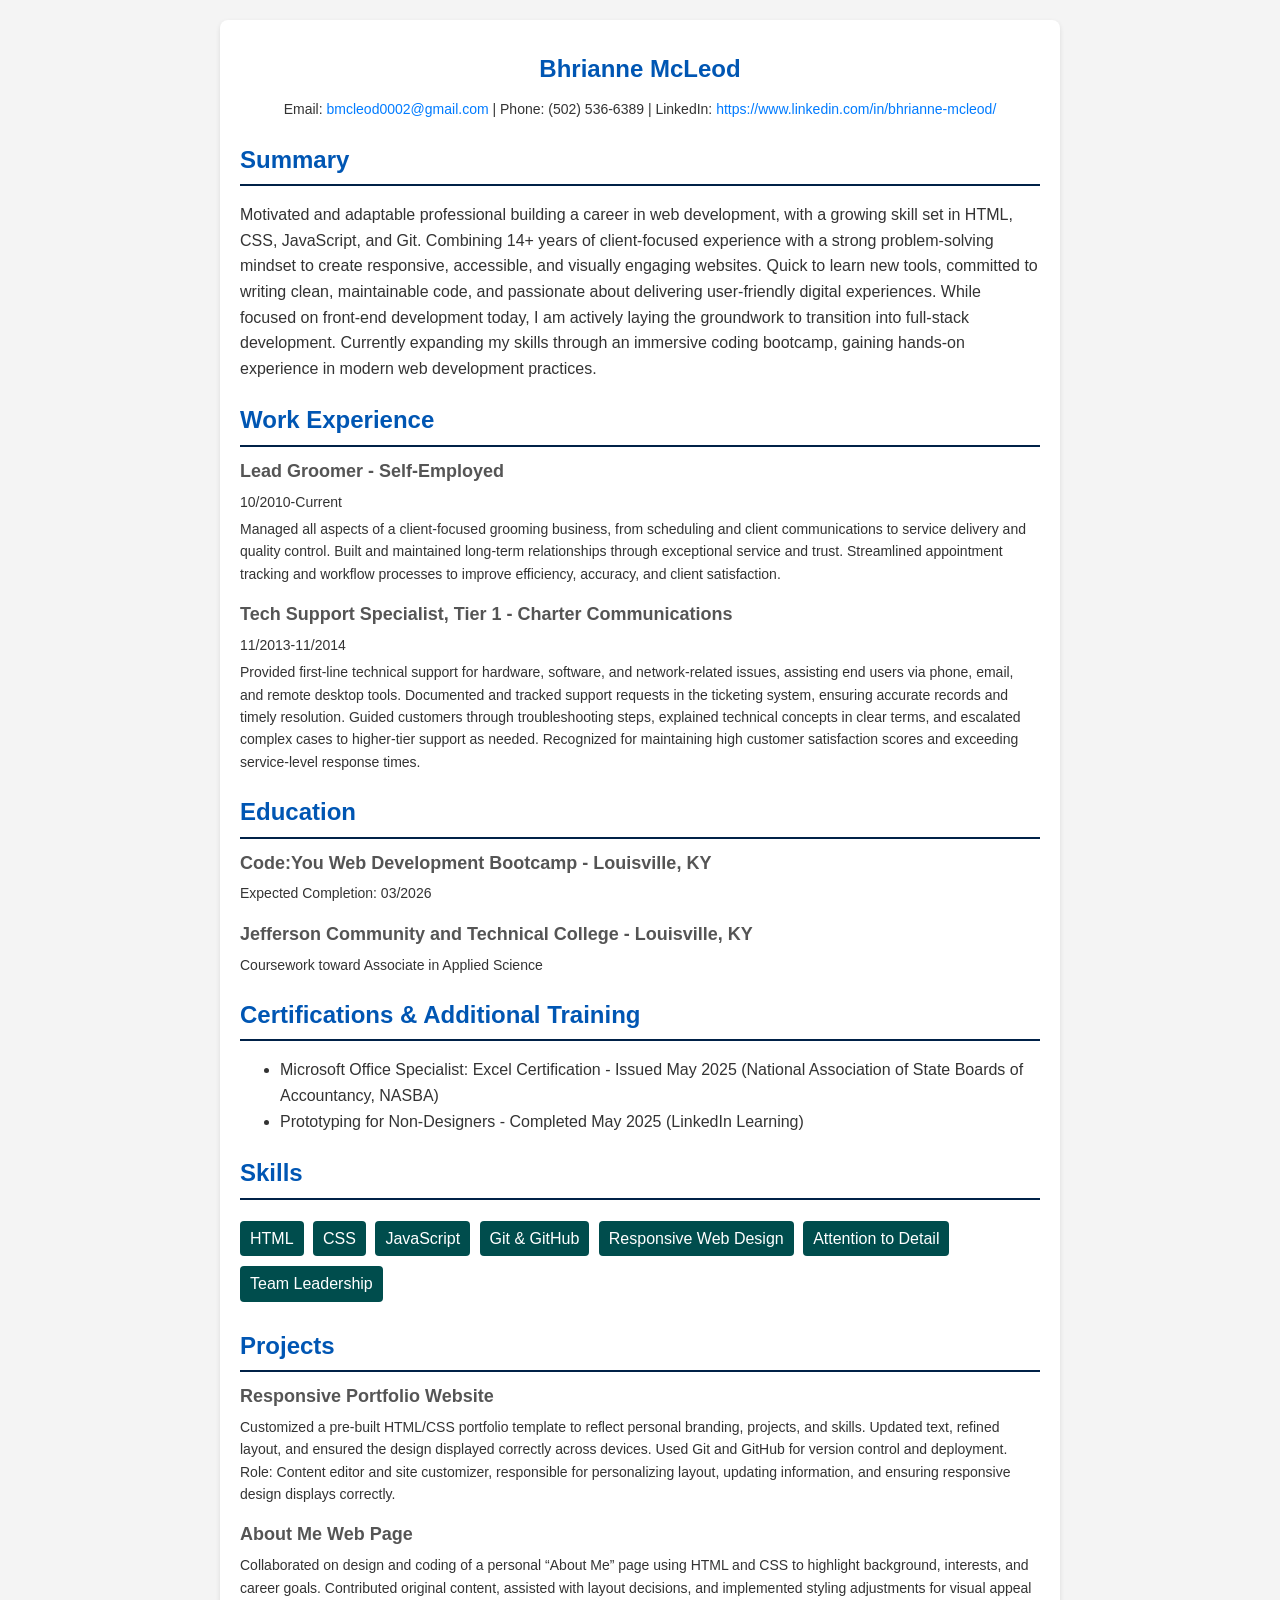
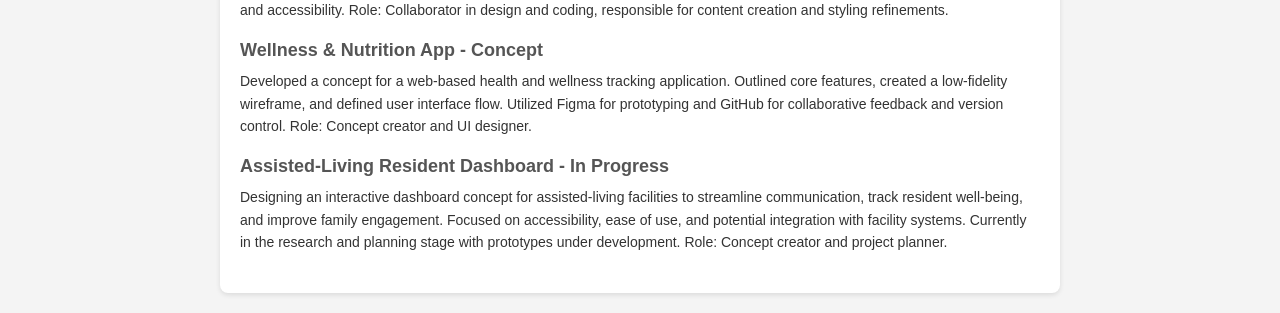
==== index.html @ 6c13946c "Updated resume HTML with personal info and made minor color tweaks" ====
<!DOCTYPE html>
<html lang="en">
    <head>
        <meta charset="UTF-8" />
        <meta name="viewport" content="width=device-width, initial-scale=1.0" />
        <title>Resume Template</title>
    

    <style>
        body {
            font-family: Arial, sans-serif;
            line-height: 1.6;
            margin: 0;
            padding: 0;
            color: #333;
            background-color: #f4f4f4;
        }
        .container {
            max-width: 800px;
            margin: 20px auto;
            padding: 20px;
            background: #fff;
            border-radius: 8px;
            box-shadow: 0 2px 5px rgba(0, 0, 0, 0.1);
        }
        h1,
        h2 {
            color: #0056b3;
        }
        .header {
            text-align: center;
        }
        .header h1 {
            margin: 10px 0;
        }
        .contact {
            margin: 10px 0;
            font-size: 14px;
        }
        .contact a {
            color: #007bff;
            text-decoration: none;
        }
        .section {
            margin: 20px 0;
        }
        .section h2 {
            margin-bottom: 10px;
            border-bottom: 2px solid #002147;
            padding-bottom: 5px;
        }
        .item {
            margin-bottom: 15px;
        }
        .item h3 {
            margin: 0;
            font-size: 18px;
            color: #555;
        }
        .item p {
            margin: 5px 0;
            font-size: 14px;
        }
        .skills ul {
            list-style: none;
            padding: 0;
        }
        .skills ul li {
            display: inline-block;
            background: #004d4d;
            color: #fff;
            padding: 5px 10px;
            margin: 5px 5px 5px 0;
            border-radius: 4px;
        }
    </style>
    </head>

    <body>
        <main class="container">
            <section class="header">
                <h1>Bhrianne McLeod</h1>
                <p class="contact">
                    Email:
                    <a href="mailto:bmcleod0002@gmail.com">bmcleod0002@gmail.com</a>

                    | Phone: (502) 536-6389 | LinkedIn:
                    <a href="https://www.linkedin.com/in/bhrianne-mcleod">https://www.linkedin.com/in/bhrianne-mcleod/</a>
                </p>
            </section>
            <section class="section">
                <h2>Summary</h2>
                <p>
                    Motivated and adaptable professional building a career in web development, with a growing skill set in HTML, CSS, JavaScript, and Git. Combining 14+ years of client-focused experience with a strong problem-solving mindset to create responsive, accessible, and visually engaging websites. Quick to learn new tools, committed to writing clean, maintainable code, and passionate about delivering user-friendly digital experiences. While focused on front-end development today, I am actively laying the groundwork to transition into full-stack development. Currently expanding my skills through an immersive coding bootcamp, gaining hands-on experience in modern web development practices.
                </p>
            </section>
            <section class="section">
                <h2>Work Experience</h2>
                <div class="item">
                    <h3>Lead Groomer - Self-Employed</h3>
                    <p>10/2010-Current</p>
                    <p>
                        Managed all aspects of a client-focused grooming business, from scheduling and client communications to service delivery and quality control. Built and maintained long-term relationships through exceptional service and trust. Streamlined appointment tracking and workflow processes to improve efficiency, accuracy, and client satisfaction.
                    </p>
                </div>
                <div class="item">
                    <h3>Tech Support Specialist, Tier 1 - Charter Communications</h3>
                    <p>11/2013-11/2014</p>
                    <p>
                        Provided first-line technical support for hardware, software, and network-related issues, assisting end users via phone, email, and remote desktop tools. Documented and tracked support requests in the ticketing system, ensuring accurate records and timely resolution. Guided customers through troubleshooting steps, explained technical concepts in clear terms, and escalated complex cases to higher-tier support as needed. Recognized for maintaining high customer satisfaction scores and exceeding service-level response times.
                    </p>
                </div>
            </section>
            <section class="section">
                <h2>Education</h2>
                <div class="item">
                    <h3>Code:You Web Development Bootcamp - Louisville, KY</h3>
                    <p>Expected Completion: 03/2026</p>
                </div>
                <div class="item">
                    <h3>Jefferson Community and Technical College - Louisville, KY</h3>
                    <p>Coursework toward Associate in Applied Science</p>
                </div>
            </section>
            
            <section class="section">
                <h2>Certifications & Additional Training</h2>
                <div class="item">
                    <ul>
                        <li>Microsoft Office Specialist: Excel Certification - Issued May 2025 (National Association of State Boards of Accountancy, NASBA)</li>
                        <li>Prototyping for Non-Designers - Completed May 2025 (LinkedIn Learning)</li>
                    </ul>
                </div>   
            </section>
            <section class="section">
                <h2>Skills</h2>
                <div class="skills">
                    <ul>
                        <li>HTML</li>
                        <li>CSS</li>
                        <li>JavaScript</li>
                        <li>Git & GitHub</li>
                        <li>Responsive Web Design</li>
                        <li>Attention to Detail</li>
                        <li>Team Leadership</li>
                    </ul>
                </div>
            </section>
            <section class="section">
                <h2>Projects</h2>
                <div class="item">
                    <h3>Responsive Portfolio Website</h3>
                    <p>
                        Customized a pre-built HTML/CSS portfolio template to reflect personal branding, projects, and skills. Updated text, refined layout, and ensured the design displayed correctly across devices. Used Git and GitHub for version control and deployment. Role: Content editor and site customizer, responsible for personalizing layout, updating information, and ensuring responsive design displays correctly.
                    </p>
                </div>
                <div class="item">
                    <h3>About Me Web Page</h3>
                    <p>
                        Collaborated on design and coding of a personal “About Me” page using HTML and CSS to highlight background, interests, and career goals. Contributed original content, assisted with layout decisions, and implemented styling adjustments for visual appeal and accessibility. Role: Collaborator in design and coding, responsible for content creation and styling refinements.
                    </p>                    
                </div>
                <div class="item">
                    <h3>Wellness & Nutrition App - Concept</h3>
                    <p>
                        Developed a concept for a web-based health and wellness tracking application. Outlined core features, created a low-fidelity wireframe, and defined user interface flow. Utilized Figma for prototyping and GitHub for collaborative feedback and version control. Role: Concept creator and UI designer.
                    </p>
                </div>
                <div class="item">
                    <h3>Assisted-Living Resident Dashboard - In Progress</h3>
                    <p>
                        Designing an interactive dashboard concept for assisted-living facilities to streamline communication, track resident well-being, and improve family engagement. Focused on accessibility, ease of use, and potential integration with facility systems. Currently in the research and planning stage with prototypes under development. Role: Concept creator and project planner.
                    </p>
                </div>
            </section>
        </main>
    </body>
</html>
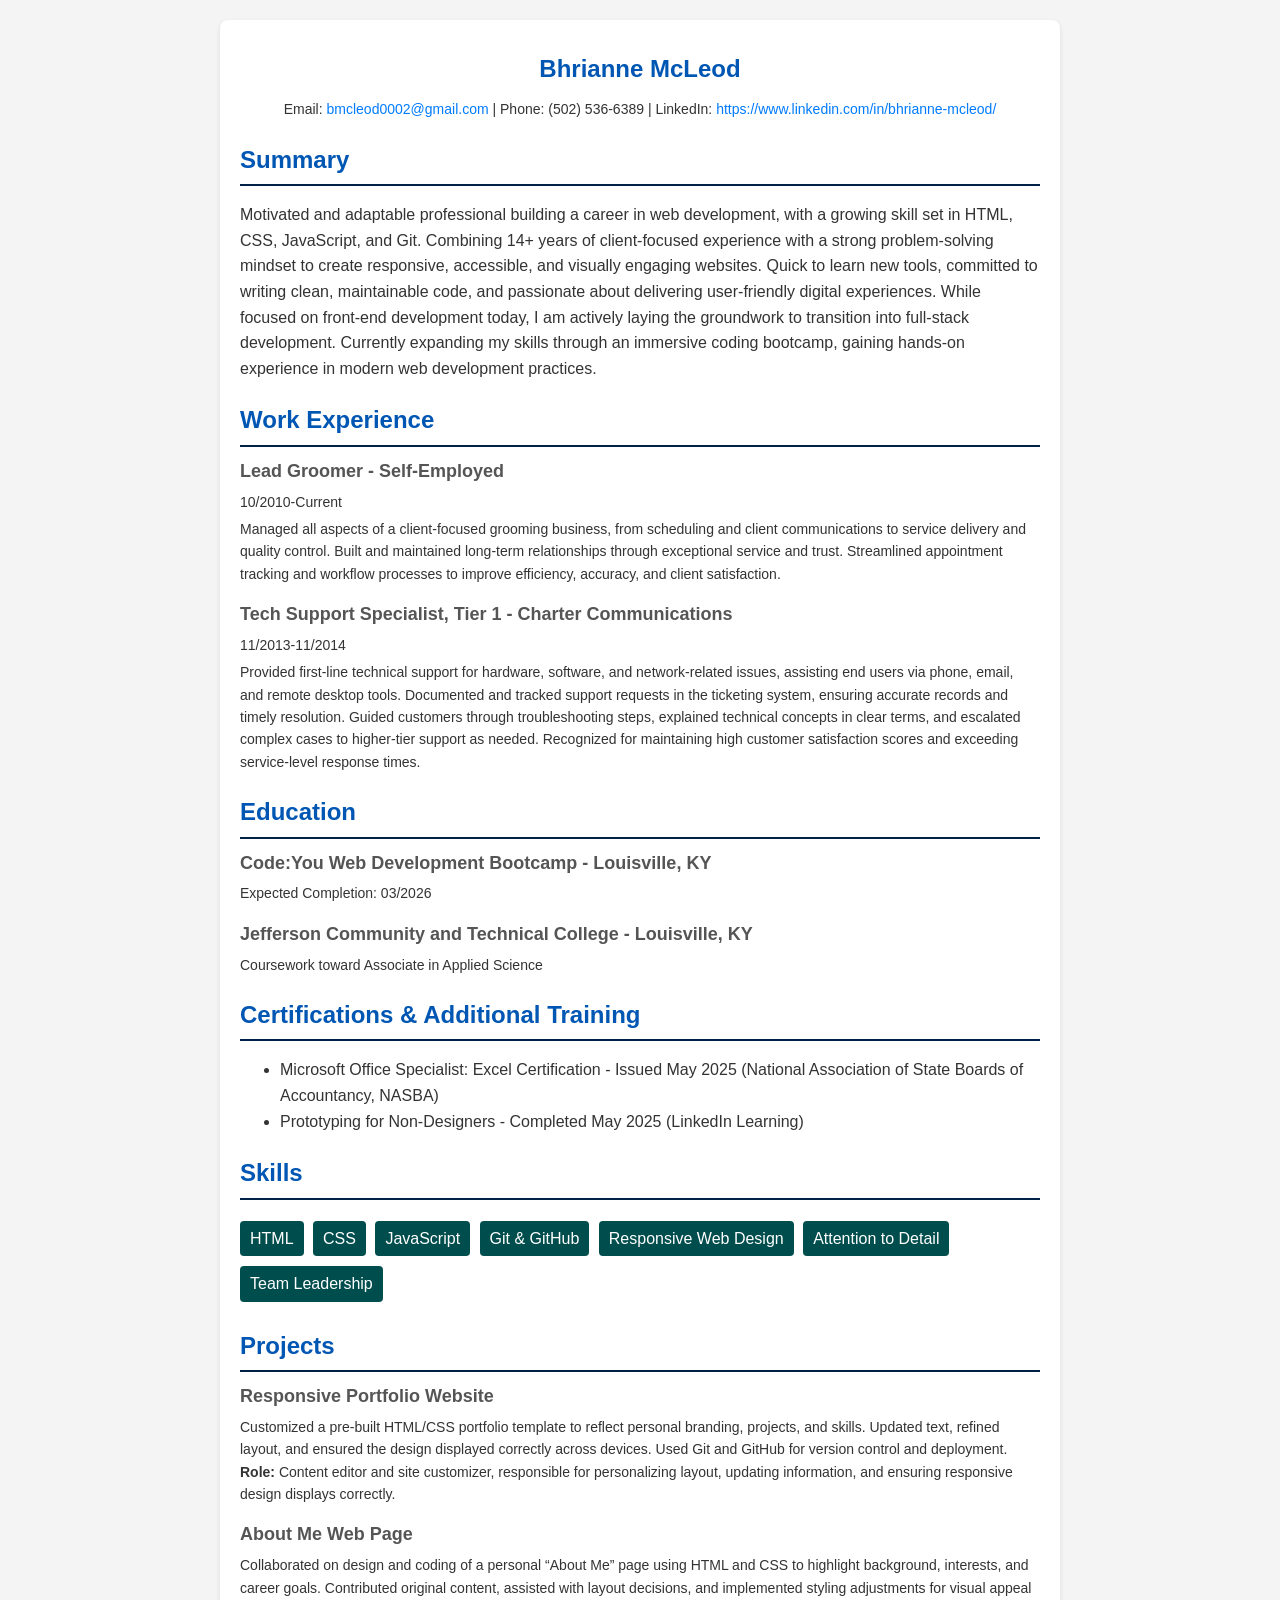
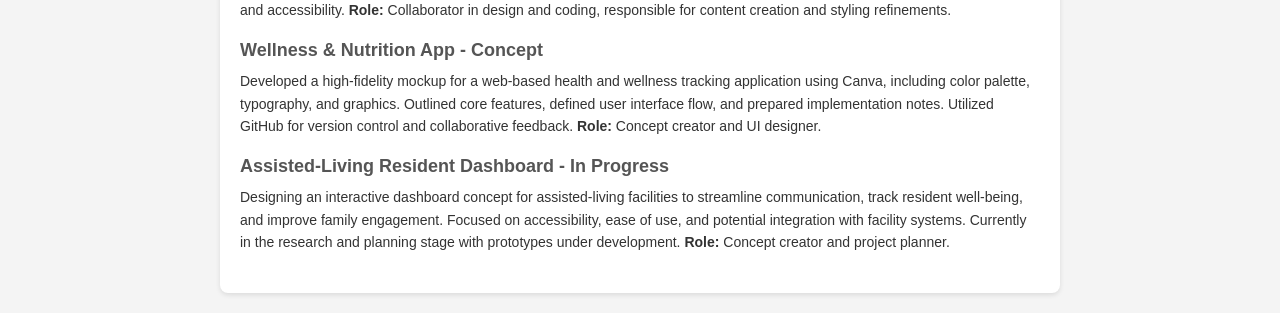
==== commit 68526a33: "Projects: clarified tools and representation of Nutrition App mock-up as hi-fidelity" ====
--- a/index.html
+++ b/index.html
@@ -151,25 +151,25 @@
                 <div class="item">
                     <h3>Responsive Portfolio Website</h3>
                     <p>
-                        Customized a pre-built HTML/CSS portfolio template to reflect personal branding, projects, and skills. Updated text, refined layout, and ensured the design displayed correctly across devices. Used Git and GitHub for version control and deployment. Role: Content editor and site customizer, responsible for personalizing layout, updating information, and ensuring responsive design displays correctly.
+                        Customized a pre-built HTML/CSS portfolio template to reflect personal branding, projects, and skills. Updated text, refined layout, and ensured the design displayed correctly across devices. Used Git and GitHub for version control and deployment. <strong>Role:</strong> Content editor and site customizer, responsible for personalizing layout, updating information, and ensuring responsive design displays correctly.
                     </p>
                 </div>
                 <div class="item">
                     <h3>About Me Web Page</h3>
                     <p>
-                        Collaborated on design and coding of a personal “About Me” page using HTML and CSS to highlight background, interests, and career goals. Contributed original content, assisted with layout decisions, and implemented styling adjustments for visual appeal and accessibility. Role: Collaborator in design and coding, responsible for content creation and styling refinements.
+                        Collaborated on design and coding of a personal “About Me” page using HTML and CSS to highlight background, interests, and career goals. Contributed original content, assisted with layout decisions, and implemented styling adjustments for visual appeal and accessibility. <strong>Role:</strong> Collaborator in design and coding, responsible for content creation and styling refinements.
                     </p>                    
                 </div>
                 <div class="item">
                     <h3>Wellness & Nutrition App - Concept</h3>
                     <p>
-                        Developed a concept for a web-based health and wellness tracking application. Outlined core features, created a low-fidelity wireframe, and defined user interface flow. Utilized Figma for prototyping and GitHub for collaborative feedback and version control. Role: Concept creator and UI designer.
+                        Developed a high-fidelity mockup for a web-based health and wellness tracking application using Canva, including color palette, typography, and graphics. Outlined core features, defined user interface flow, and prepared implementation notes. Utilized GitHub for version control and collaborative feedback. <strong>Role:</strong> Concept creator and UI designer.
                     </p>
                 </div>
                 <div class="item">
                     <h3>Assisted-Living Resident Dashboard - In Progress</h3>
                     <p>
-                        Designing an interactive dashboard concept for assisted-living facilities to streamline communication, track resident well-being, and improve family engagement. Focused on accessibility, ease of use, and potential integration with facility systems. Currently in the research and planning stage with prototypes under development. Role: Concept creator and project planner.
+                        Designing an interactive dashboard concept for assisted-living facilities to streamline communication, track resident well-being, and improve family engagement. Focused on accessibility, ease of use, and potential integration with facility systems. Currently in the research and planning stage with prototypes under development. <strong>Role:</strong> Concept creator and project planner.
                     </p>
                 </div>
             </section>
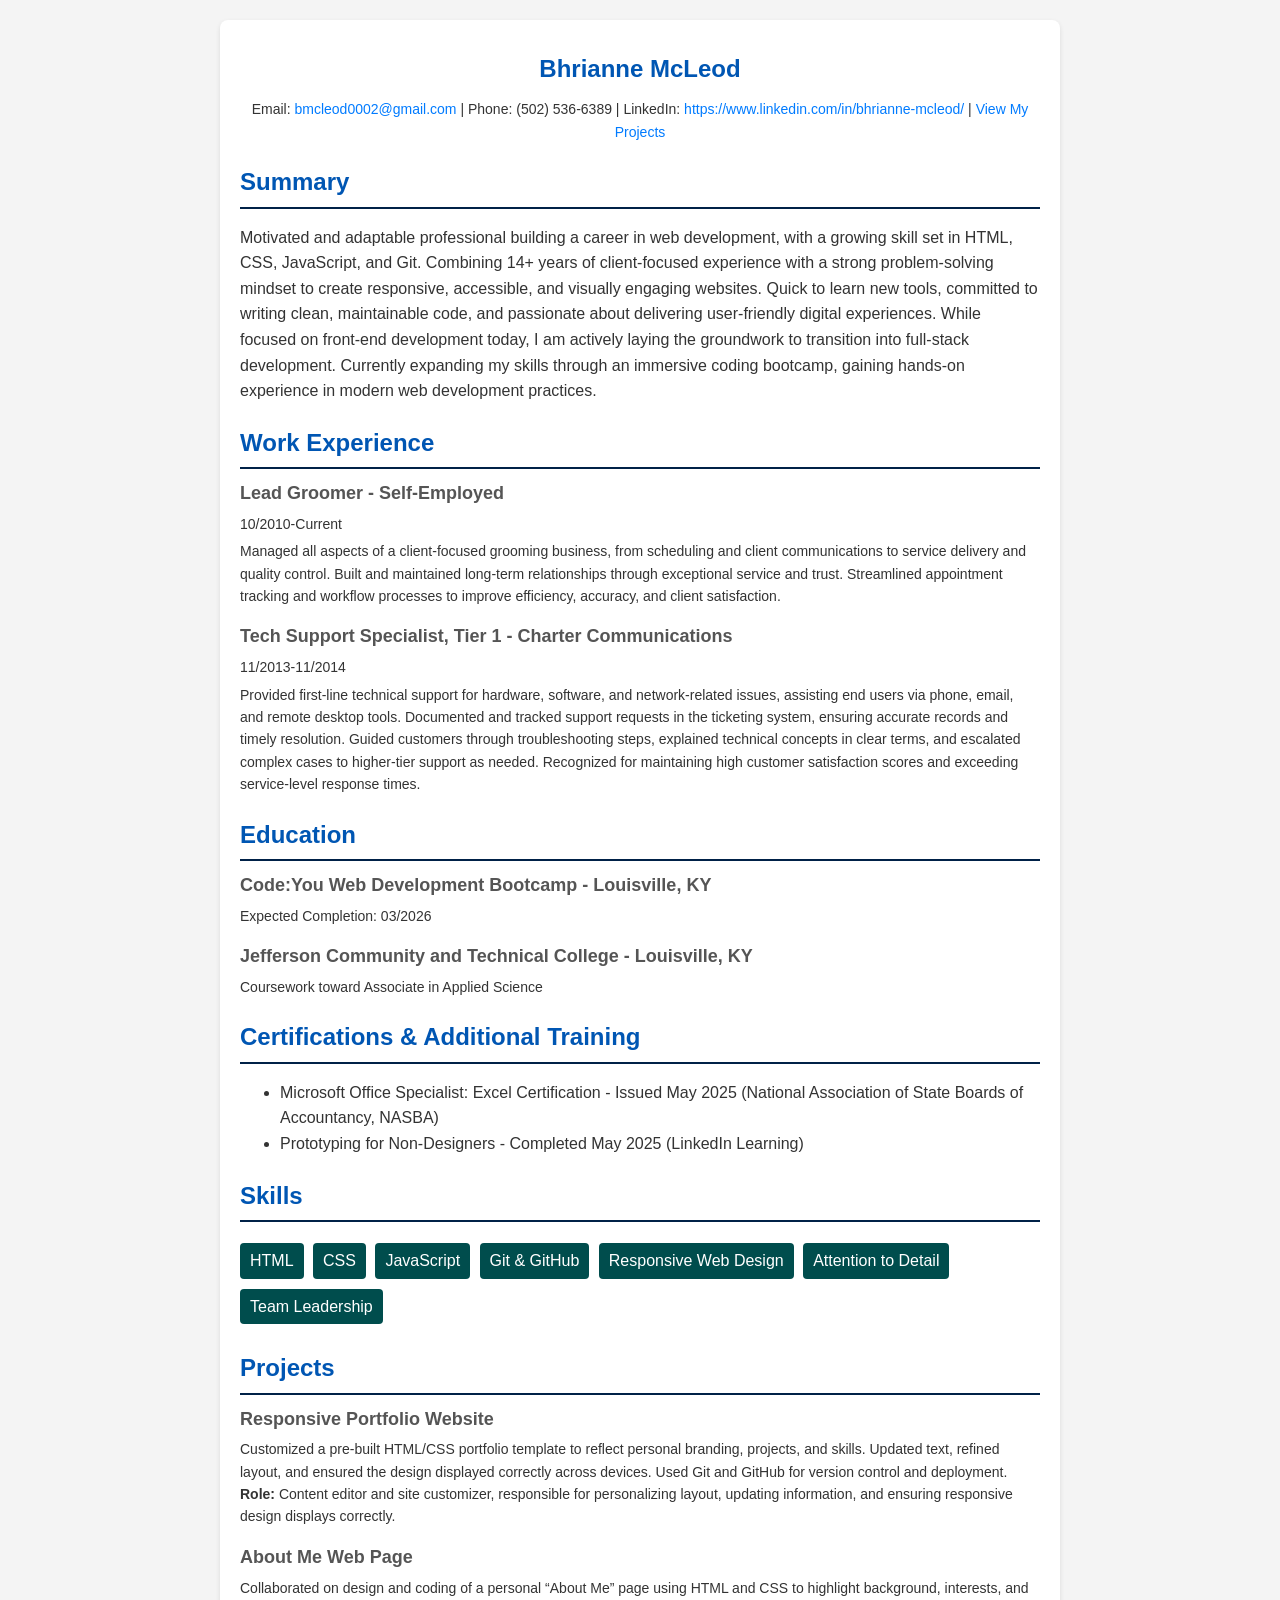
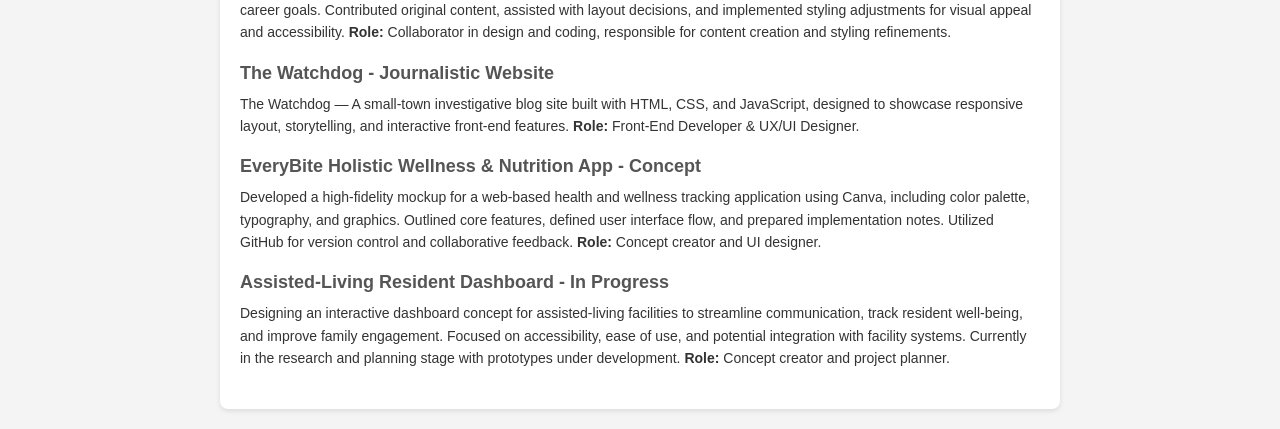
==== commit 9ddf6742: "Added projects page and styling" ====
--- a/index.html
+++ b/index.html
@@ -3,77 +3,9 @@
     <head>
         <meta charset="UTF-8" />
         <meta name="viewport" content="width=device-width, initial-scale=1.0" />
-        <title>Resume Template</title>
-    
+        <title>My Resume</title>
+        <link rel="stylesheet" href="styles.css">   
 
-    <style>
-        body {
-            font-family: Arial, sans-serif;
-            line-height: 1.6;
-            margin: 0;
-            padding: 0;
-            color: #333;
-            background-color: #f4f4f4;
-        }
-        .container {
-            max-width: 800px;
-            margin: 20px auto;
-            padding: 20px;
-            background: #fff;
-            border-radius: 8px;
-            box-shadow: 0 2px 5px rgba(0, 0, 0, 0.1);
-        }
-        h1,
-        h2 {
-            color: #0056b3;
-        }
-        .header {
-            text-align: center;
-        }
-        .header h1 {
-            margin: 10px 0;
-        }
-        .contact {
-            margin: 10px 0;
-            font-size: 14px;
-        }
-        .contact a {
-            color: #007bff;
-            text-decoration: none;
-        }
-        .section {
-            margin: 20px 0;
-        }
-        .section h2 {
-            margin-bottom: 10px;
-            border-bottom: 2px solid #002147;
-            padding-bottom: 5px;
-        }
-        .item {
-            margin-bottom: 15px;
-        }
-        .item h3 {
-            margin: 0;
-            font-size: 18px;
-            color: #555;
-        }
-        .item p {
-            margin: 5px 0;
-            font-size: 14px;
-        }
-        .skills ul {
-            list-style: none;
-            padding: 0;
-        }
-        .skills ul li {
-            display: inline-block;
-            background: #004d4d;
-            color: #fff;
-            padding: 5px 10px;
-            margin: 5px 5px 5px 0;
-            border-radius: 4px;
-        }
-    </style>
     </head>
 
     <body>
@@ -86,6 +18,8 @@
 
                     | Phone: (502) 536-6389 | LinkedIn:
                     <a href="https://www.linkedin.com/in/bhrianne-mcleod">https://www.linkedin.com/in/bhrianne-mcleod/</a>
+
+                    | <a href="projects.html">  View My Projects</a>
                 </p>
             </section>
             <section class="section">
@@ -154,18 +88,28 @@
                         Customized a pre-built HTML/CSS portfolio template to reflect personal branding, projects, and skills. Updated text, refined layout, and ensured the design displayed correctly across devices. Used Git and GitHub for version control and deployment. <strong>Role:</strong> Content editor and site customizer, responsible for personalizing layout, updating information, and ensuring responsive design displays correctly.
                     </p>
                 </div>
+
                 <div class="item">
                     <h3>About Me Web Page</h3>
                     <p>
                         Collaborated on design and coding of a personal “About Me” page using HTML and CSS to highlight background, interests, and career goals. Contributed original content, assisted with layout decisions, and implemented styling adjustments for visual appeal and accessibility. <strong>Role:</strong> Collaborator in design and coding, responsible for content creation and styling refinements.
                     </p>                    
                 </div>
+
                 <div class="item">
-                    <h3>Wellness & Nutrition App - Concept</h3>
+                    <h3>The Watchdog - Journalistic Website</h3>
+                    <p>
+                        The Watchdog — A small-town investigative blog site built with HTML, CSS, and JavaScript, designed to showcase responsive layout, storytelling, and interactive front-end features. <strong>Role:</strong> Front-End Developer & UX/UI Designer.
+                    </p>
+                </div>
+
+                <div class="item">
+                    <h3>EveryBite Holistic Wellness & Nutrition App - Concept</h3>
                     <p>
                         Developed a high-fidelity mockup for a web-based health and wellness tracking application using Canva, including color palette, typography, and graphics. Outlined core features, defined user interface flow, and prepared implementation notes. Utilized GitHub for version control and collaborative feedback. <strong>Role:</strong> Concept creator and UI designer.
                     </p>
                 </div>
+
                 <div class="item">
                     <h3>Assisted-Living Resident Dashboard - In Progress</h3>
                     <p>
--- a/styles.css
+++ b/styles.css
@@ -0,0 +1,66 @@
+        body {
+            font-family: Arial, sans-serif;
+            line-height: 1.6;
+            margin: 0;
+            padding: 0;
+            color: #333;
+            background-color: #f4f4f4;
+        }
+        .container {
+            max-width: 800px;
+            margin: 20px auto;
+            padding: 20px;
+            background: #fff;
+            border-radius: 8px;
+            box-shadow: 0 2px 5px rgba(0, 0, 0, 0.1);
+        }
+        h1,
+        h2 {
+            color: #0056b3;
+        }
+        .header {
+            text-align: center;
+        }
+        .header h1 {
+            margin: 10px 0;
+        }
+        .contact {
+            margin: 10px 0;
+            font-size: 14px;
+        }
+        .contact a {
+            color: #007bff;
+            text-decoration: none;
+        }
+        .section {
+            margin: 20px 0;
+        }
+        .section h2 {
+            margin-bottom: 10px;
+            border-bottom: 2px solid #002147;
+            padding-bottom: 5px;
+        }
+        .item {
+            margin-bottom: 15px;
+        }
+        .item h3 {
+            margin: 0;
+            font-size: 18px;
+            color: #555;
+        }
+        .item p {
+            margin: 5px 0;
+            font-size: 14px;
+        }
+        .skills ul {
+            list-style: none;
+            padding: 0;
+        }
+        .skills ul li {
+            display: inline-block;
+            background: #004d4d;
+            color: #fff;
+            padding: 5px 10px;
+            margin: 5px 5px 5px 0;
+            border-radius: 4px;
+        }
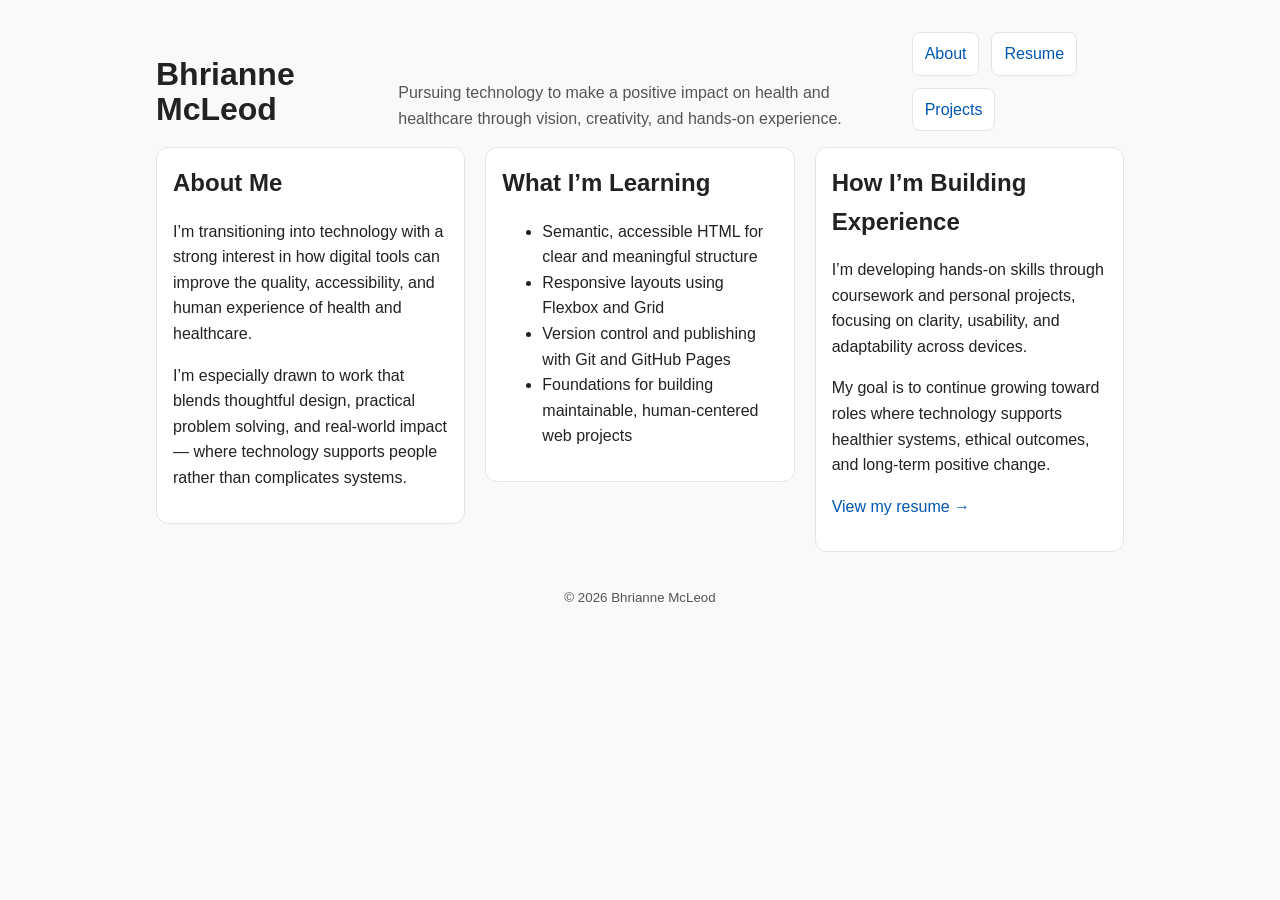
==== commit f9bb33eb: "Updated resume site with about page, projects, and mobile-first CSS" ====
--- a/index.html
+++ b/index.html
@@ -4,119 +4,67 @@
         <meta charset="UTF-8" />
         <meta name="viewport" content="width=device-width, initial-scale=1.0" />
         <title>My Resume</title>
-        <link rel="stylesheet" href="styles.css">   
+        <link rel="stylesheet" href="css/index.css">   
 
     </head>
 
     <body>
-        <main class="container">
-            <section class="header">
-                <h1>Bhrianne McLeod</h1>
-                <p class="contact">
-                    Email:
-                    <a href="mailto:bmcleod0002@gmail.com">bmcleod0002@gmail.com</a>
+        <header class="site-header">
+  <h1>Bhrianne McLeod</h1>
 
-                    | Phone: (502) 536-6389 | LinkedIn:
-                    <a href="https://www.linkedin.com/in/bhrianne-mcleod">https://www.linkedin.com/in/bhrianne-mcleod/</a>
+  <p class="tagline">
+    Pursuing technology to make a positive impact on health and healthcare through vision, creativity, and hands-on experience.
+  </p>
 
-                    | <a href="projects.html">  View My Projects</a>
-                </p>
-            </section>
-            <section class="section">
-                <h2>Summary</h2>
-                <p>
-                    Motivated and adaptable professional building a career in web development, with a growing skill set in HTML, CSS, JavaScript, and Git. Combining 14+ years of client-focused experience with a strong problem-solving mindset to create responsive, accessible, and visually engaging websites. Quick to learn new tools, committed to writing clean, maintainable code, and passionate about delivering user-friendly digital experiences. While focused on front-end development today, I am actively laying the groundwork to transition into full-stack development. Currently expanding my skills through an immersive coding bootcamp, gaining hands-on experience in modern web development practices.
-                </p>
-            </section>
-            <section class="section">
-                <h2>Work Experience</h2>
-                <div class="item">
-                    <h3>Lead Groomer - Self-Employed</h3>
-                    <p>10/2010-Current</p>
-                    <p>
-                        Managed all aspects of a client-focused grooming business, from scheduling and client communications to service delivery and quality control. Built and maintained long-term relationships through exceptional service and trust. Streamlined appointment tracking and workflow processes to improve efficiency, accuracy, and client satisfaction.
-                    </p>
-                </div>
-                <div class="item">
-                    <h3>Tech Support Specialist, Tier 1 - Charter Communications</h3>
-                    <p>11/2013-11/2014</p>
-                    <p>
-                        Provided first-line technical support for hardware, software, and network-related issues, assisting end users via phone, email, and remote desktop tools. Documented and tracked support requests in the ticketing system, ensuring accurate records and timely resolution. Guided customers through troubleshooting steps, explained technical concepts in clear terms, and escalated complex cases to higher-tier support as needed. Recognized for maintaining high customer satisfaction scores and exceeding service-level response times.
-                    </p>
-                </div>
-            </section>
-            <section class="section">
-                <h2>Education</h2>
-                <div class="item">
-                    <h3>Code:You Web Development Bootcamp - Louisville, KY</h3>
-                    <p>Expected Completion: 03/2026</p>
-                </div>
-                <div class="item">
-                    <h3>Jefferson Community and Technical College - Louisville, KY</h3>
-                    <p>Coursework toward Associate in Applied Science</p>
-                </div>
-            </section>
-            
-            <section class="section">
-                <h2>Certifications & Additional Training</h2>
-                <div class="item">
-                    <ul>
-                        <li>Microsoft Office Specialist: Excel Certification - Issued May 2025 (National Association of State Boards of Accountancy, NASBA)</li>
-                        <li>Prototyping for Non-Designers - Completed May 2025 (LinkedIn Learning)</li>
-                    </ul>
-                </div>   
-            </section>
-            <section class="section">
-                <h2>Skills</h2>
-                <div class="skills">
-                    <ul>
-                        <li>HTML</li>
-                        <li>CSS</li>
-                        <li>JavaScript</li>
-                        <li>Git & GitHub</li>
-                        <li>Responsive Web Design</li>
-                        <li>Attention to Detail</li>
-                        <li>Team Leadership</li>
-                    </ul>
-                </div>
-            </section>
-            <section class="section">
-                <h2>Projects</h2>
-                <div class="item">
-                    <h3>Responsive Portfolio Website</h3>
-                    <p>
-                        Customized a pre-built HTML/CSS portfolio template to reflect personal branding, projects, and skills. Updated text, refined layout, and ensured the design displayed correctly across devices. Used Git and GitHub for version control and deployment. <strong>Role:</strong> Content editor and site customizer, responsible for personalizing layout, updating information, and ensuring responsive design displays correctly.
-                    </p>
-                </div>
+  <nav class="site-nav" aria-label="Primary">
+    <a href="index.html">About</a>
+    <a href="resume.html">Resume</a>
+    <a href="projects.html">Projects</a>
+  </nav>
+</header>
 
-                <div class="item">
-                    <h3>About Me Web Page</h3>
-                    <p>
-                        Collaborated on design and coding of a personal “About Me” page using HTML and CSS to highlight background, interests, and career goals. Contributed original content, assisted with layout decisions, and implemented styling adjustments for visual appeal and accessibility. <strong>Role:</strong> Collaborator in design and coding, responsible for content creation and styling refinements.
-                    </p>                    
-                </div>
+<main class="container">
+  <section class="card">
+    <h2>About Me</h2>
+    <p>
+      I’m transitioning into technology with a strong interest in how digital tools can
+      improve the quality, accessibility, and human experience of health and healthcare.
+    </p>
+    <p>
+      I’m especially drawn to work that blends thoughtful design, practical problem solving,
+      and real-world impact — where technology supports people rather than complicates systems.
+    </p>
+  </section>
 
-                <div class="item">
-                    <h3>The Watchdog - Journalistic Website</h3>
-                    <p>
-                        The Watchdog — A small-town investigative blog site built with HTML, CSS, and JavaScript, designed to showcase responsive layout, storytelling, and interactive front-end features. <strong>Role:</strong> Front-End Developer & UX/UI Designer.
-                    </p>
-                </div>
+  <section class="card">
+    <h2>What I’m Learning</h2>
+    <ul>
+      <li>Semantic, accessible HTML for clear and meaningful structure</li>
+      <li>Responsive layouts using Flexbox and Grid</li>
+      <li>Version control and publishing with Git and GitHub Pages</li>
+      <li>Foundations for building maintainable, human-centered web projects</li>
+    </ul>
+  </section>
 
-                <div class="item">
-                    <h3>EveryBite Holistic Wellness & Nutrition App - Concept</h3>
-                    <p>
-                        Developed a high-fidelity mockup for a web-based health and wellness tracking application using Canva, including color palette, typography, and graphics. Outlined core features, defined user interface flow, and prepared implementation notes. Utilized GitHub for version control and collaborative feedback. <strong>Role:</strong> Concept creator and UI designer.
-                    </p>
-                </div>
+  <section class="card">
+    <h2>How I’m Building Experience</h2>
+    <p>
+      I’m developing hands-on skills through coursework and personal projects,
+      focusing on clarity, usability, and adaptability across devices.
+    </p>
+    <p>
+      My goal is to continue growing toward roles where technology supports healthier systems,
+      ethical outcomes, and long-term positive change.
+    </p>
+    <p>
+      <a href="resume.html">View my resume →</a>
+    </p>
+  </section>
+</main>
 
-                <div class="item">
-                    <h3>Assisted-Living Resident Dashboard - In Progress</h3>
-                    <p>
-                        Designing an interactive dashboard concept for assisted-living facilities to streamline communication, track resident well-being, and improve family engagement. Focused on accessibility, ease of use, and potential integration with facility systems. Currently in the research and planning stage with prototypes under development. <strong>Role:</strong> Concept creator and project planner.
-                    </p>
-                </div>
-            </section>
-        </main>
+<footer class="site-footer">
+  <small>© 2026 Bhrianne McLeod</small>
+</footer>
+
     </body>
 </html>
--- a/css/index.css
+++ b/css/index.css
@@ -0,0 +1,122 @@
+:root {
+  --max-width: 1000px;
+  --pad: 1rem;
+
+  --bg: #f9f9f9;
+  --text: #222;
+  --muted: #555;
+
+  --card-bg: #fff;
+  --border: #e5e5e5;
+
+  --link: #0056b3;
+}
+
+* {
+  box-sizing: border-box;
+}
+
+body {
+  margin: 0;
+  font-family: Arial, Helvetica, sans-serif;
+  font-size: 16px;
+  line-height: 1.6;
+  color: var(--text);
+  background: var(--bg);
+}
+
+img {
+  max-width: 100%;
+  height: auto;
+  display: block;
+}
+
+a {
+  color: var(--link);
+  text-decoration: none;
+}
+
+a:hover {
+  text-decoration: underline;
+}
+
+.container {
+  width: 100%;
+  max-width: var(--max-width);
+  margin: 0 auto;
+  padding: 0 var(--pad);
+}
+
+.site-header {
+  max-width: var(--max-width);
+  margin: 0 auto;
+  padding: 2rem var(--pad) 1rem;
+}
+
+.site-header h1 {
+  margin: 0 0 0.25rem;
+  line-height: 1.1;
+}
+
+.tagline {
+  margin: 0 0 1rem;
+  color: var(--muted);
+}
+
+.site-nav {
+  display: flex;
+  flex-wrap: wrap;
+  gap: 0.75rem;
+}
+
+.site-nav a {
+  display: inline-block;
+  padding: 0.5rem 0.75rem;
+  border: 1px solid var(--border);
+  border-radius: 0.5rem;
+  background: var(--card-bg);
+}
+
+.card {
+  background: var(--card-bg);
+  border: 1px solid var(--border);
+  border-radius: 0.75rem;
+  padding: 1rem;
+  margin: 1rem 0;
+}
+
+.card h2 {
+  margin: 0 0 0.75rem;
+}
+
+.site-footer {
+  text-align: center;
+  padding: 2rem var(--pad);
+  color: var(--muted);
+}
+
+@media (min-width: 800px) {
+
+  .site-header {
+    display: flex;
+    align-items: flex-end;
+    justify-content: space-between;
+    gap: 1.5rem;
+  }
+
+  .tagline {
+    margin: 0;
+    max-width: 55ch;
+  }
+
+  main.container {
+    display: grid;
+    grid-template-columns: repeat(3, 1fr);
+    gap: 1.25rem;
+    align-items: start;
+  }
+
+  main.container .card {
+    margin: 0; 
+  }
+}
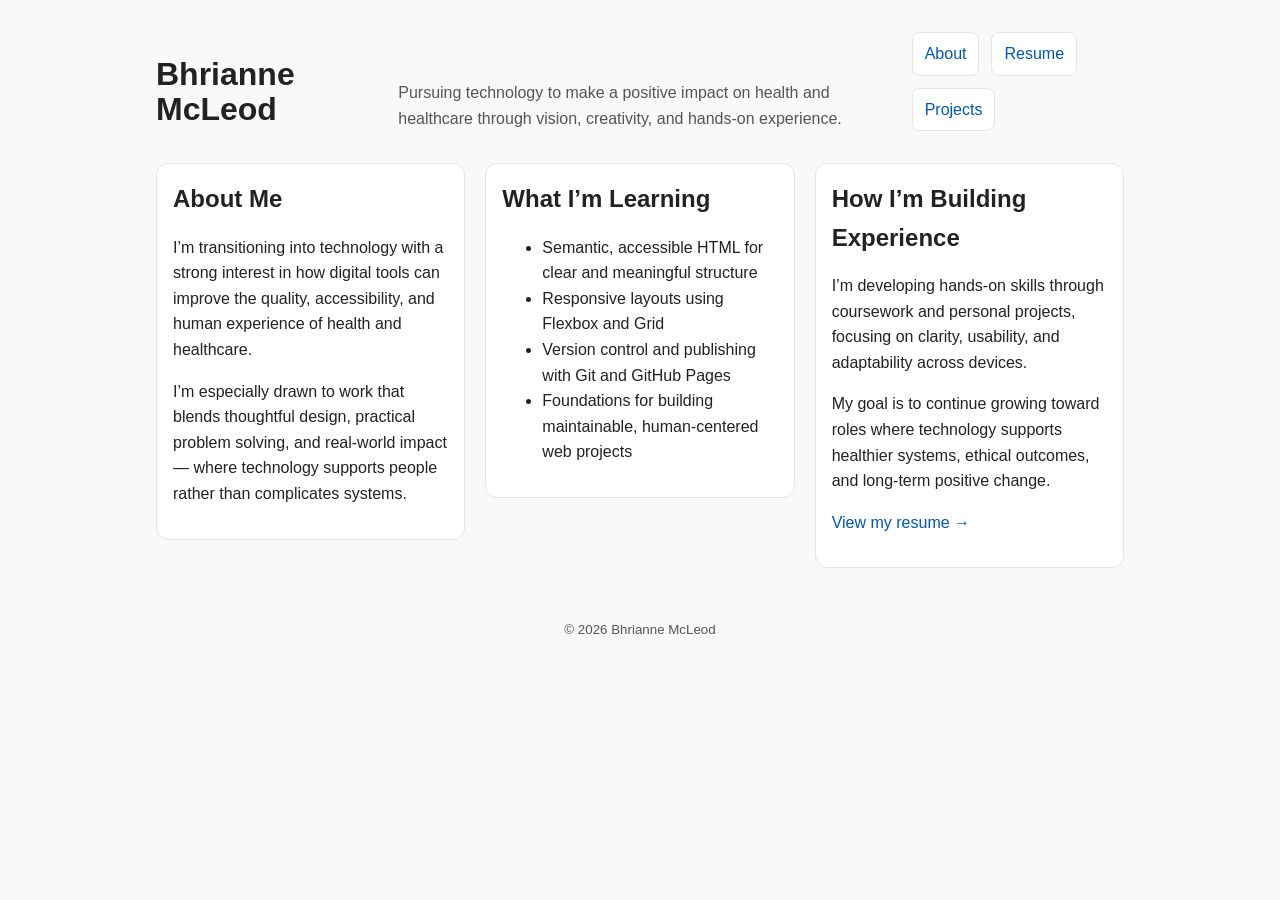
==== commit 6c97f213: "Implement GitHub API fetch to dynamically render projects with sorting and responsive styling" ====
--- a/index.html
+++ b/index.html
@@ -10,20 +10,22 @@
 
     <body>
         <header class="site-header">
-  <h1>Bhrianne McLeod</h1>
-
+  <h1 class="sticky-name">Bhrianne McLeod</h1>
+      
   <p class="tagline">
     Pursuing technology to make a positive impact on health and healthcare through vision, creativity, and hands-on experience.
   </p>
 
-  <nav class="site-nav" aria-label="Primary">
-    <a href="index.html">About</a>
+  
+  <nav class="site-nav sticky-nav" aria-label="Primary">
+        <a href="index.html">About</a>
     <a href="resume.html">Resume</a>
     <a href="projects.html">Projects</a>
   </nav>
+  
 </header>
 
-<main class="container">
+<main class="container cards">
   <section class="card">
     <h2>About Me</h2>
     <p>
--- a/css/index.css
+++ b/css/index.css
@@ -109,14 +109,68 @@
     max-width: 55ch;
   }
 
-  main.container {
-    display: grid;
-    grid-template-columns: repeat(3, 1fr);
-    gap: 1.25rem;
-    align-items: start;
+main.container.cards {
+  display: grid;
+  grid-template-columns: repeat(3, 1fr);
+  gap: 1.25rem;
+  align-items: start;
+}
+
+main.container > section.projects {
+  display: grid;
+  grid-template-columns: repeat(3, 1fr);
+  gap: 1.25rem;
+  align-items: start;
+}
+
+main.container > section.projects > article.projects {
+  margin: 0;
+}
+}
+
+@media (max-width: 768px) {
+  .sticky-name {
+    position: fixed;
+    top: 0;
+    left: 0;
+    right: 0;
+    z-index: 20;
+    margin: 0;
+    padding: .75rem 1rem .25rem;
+    text-align: center;
+
+    background: var(--bg);
+    border-bottom: 1px solid var(--border);
+
   }
 
-  main.container .card {
-    margin: 0; 
+  .sticky-nav {
+    position: fixed;
+    top: 3.5rem;
+    left:0;
+    right: 0;
+    z-index: 20;
+    background: var(--bg);
+    border-bottom: 1px solid var(--border);
+    padding: .5rem 1rem;
   }
-}
+
+  .site-nav {
+    display: flex;
+    flex-direction: row;
+    justify-content: center;
+    gap: .75rem;
+    flex-wrap: wrap;
+  }
+
+  .site-header {
+    padding-top: 7.25rem;
+    text-align: center;
+  }
+
+  .tagline {
+    margin: 0 0 1rem;
+  }
+
+  
+}
